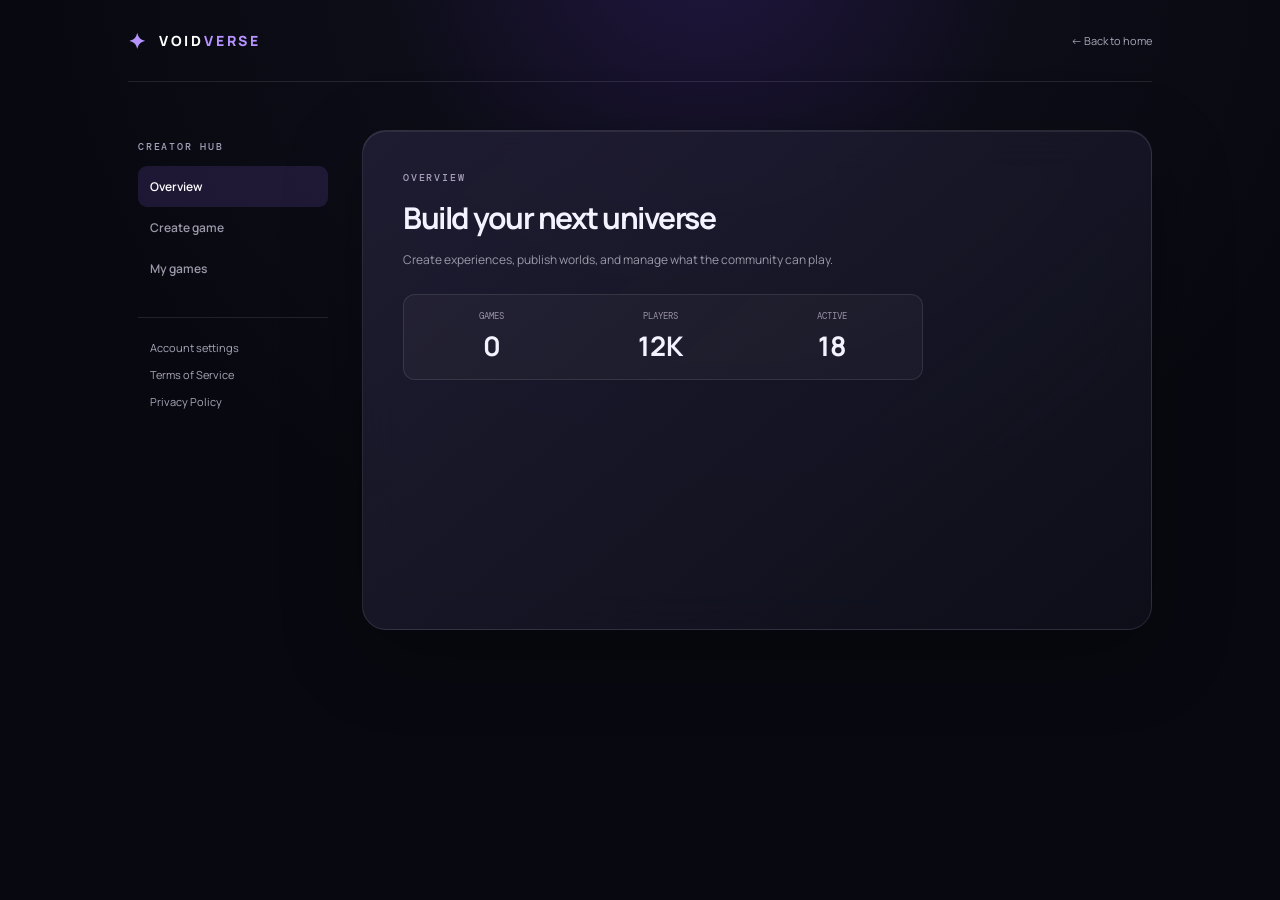
==== Website/VoidVerse/creator-dashboard.html @ 98c0f1c6 "Add a creator dashboard with a game creation form and published games list for the VoidVerse platfor" ====
<!doctype html>
<html lang="en">
<head>
  <meta charset="UTF-8" />
  <meta name="viewport" content="width=device-width, initial-scale=1.0" />
  <title>VoidVerse Creator Dashboard</title>
  <link rel="stylesheet" href="styles.css" />
  <link rel="stylesheet" href="account.css" />
</head>
<body>
  <main class="account-page">
    <header class="account-header">
      <a class="brand-lockup" href="index.html"><span class="brand-mark">✦</span><span>VOID<span>VERSE</span></span></a>
      <a class="back-link" href="index.html">← Back to home</a>
    </header>

    <div class="account-layout creator-layout">
      <aside class="account-sidebar">
        <p class="eyebrow">CREATOR HUB</p>
        <button class="account-tab active" data-pane="overview">Overview</button>
        <button class="account-tab" data-pane="publish">Create game</button>
        <button class="account-tab" data-pane="games">My games</button>
        <div class="sidebar-links">
          <a href="account-settings.html">Account settings</a>
          <a href="terms.html">Terms of Service</a>
          <a href="privacy.html">Privacy Policy</a>
        </div>
      </aside>

      <section class="account-content glass-card">
        <div class="account-pane" data-pane-view="overview">
          <p class="eyebrow">OVERVIEW</p>
          <h1>Build your next universe</h1>
          <p class="page-subtitle">Create experiences, publish worlds, and manage what the community can play.</p>

          <div class="reward-balance creator-summary">
            <div>
              <small>GAMES</small>
              <strong id="gameCount">0</strong>
            </div>
            <div>
              <small>PLAYERS</small>
              <strong id="playerCount">12K</strong>
            </div>
            <div>
              <small>ACTIVE</small>
              <strong id="activeCount">18</strong>
            </div>
          </div>
        </div>

        <div class="account-pane hidden" data-pane-view="publish">
          <p class="eyebrow">CREATE GAME</p>
          <h1>Publish a new world</h1>
          <p class="page-subtitle">Create a new experience for the VoidVerse platform.</p>

          <label>Game name
            <input id="gameName" maxlength="40" placeholder="Nova Drift" />
          </label>
          <label>Owner
            <input id="gameOwner" maxlength="24" placeholder="CreatorName" />
          </label>
          <label>Visibility
            <select id="gameVisibility">
              <option value="public">Public</option>
              <option value="friends">Friends</option>
              <option value="private">Private</option>
            </select>
          </label>
          <button class="primary" id="createGame">Create game</button>
          <p id="gameMessage" class="account-message"></p>
        </div>

        <div class="account-pane hidden" data-pane-view="games">
          <p class="eyebrow">MY GAMES</p>
          <h1>Published experiences</h1>
          <p class="page-subtitle">Your game library updates as you publish new worlds.</p>
          <div id="gamesList" class="games-list"></div>
        </div>
      </section>
    </div>
  </main>

  <script src="creator.js"></script>
</body>
</html>
---- Website/VoidVerse/styles.css ----
@import url('https://fonts.googleapis.com/css2?family=DM+Mono:wght@400;500&family=Manrope:wght@400;500;600;700;800&display=swap');
:root{--bg:#080910;--panel:rgba(19,20,34,.74);--line:rgba(255,255,255,.1);--text:#f4f2ff;--muted:#9c9aaa;--purple:#966cff;--purple-bright:#b693ff;--cyan:#75e9e0;--pink:#f47cd8;--lime:#d8f67c;--orange:#ff9a6c;font-family:Manrope,sans-serif;color:var(--text);background:var(--bg)}*{box-sizing:border-box}html{scroll-behavior:smooth}body{margin:0;min-width:320px;background:radial-gradient(circle at 55% -10%,#211640 0,#0d0d18 31%,var(--bg) 63%);overflow-x:hidden}.hidden{display:none!important}.ambient{position:fixed;pointer-events:none;filter:blur(90px);opacity:.22;border-radius:50%;z-index:-1}.ambient-one{width:340px;height:340px;background:#6634de;left:-160px;top:28%}.ambient-two{width:270px;height:270px;background:#1e9d99;right:-130px;top:62%}.auth-gate{min-height:100svh;display:grid;grid-template-columns:1fr 410px;gap:clamp(30px,8vw,130px);align-items:center;max-width:1100px;margin:auto;padding:48px 32px}.auth-copy{position:relative}.brand-lockup{color:#fff;text-decoration:none;letter-spacing:.2em;font-size:14px;font-weight:800;display:flex;gap:10px;align-items:center}.brand-lockup>span:last-child>span{color:var(--purple-bright)}.brand-mark{display:grid;place-items:center;color:var(--purple-bright);font-size:21px}.eyebrow{color:#a79fbb;letter-spacing:.18em;font:500 10px 'DM Mono',monospace;margin:0 0 13px}.auth-copy h1{font-size:clamp(52px,7vw,88px);line-height:.97;letter-spacing:-.07em;margin:38px 0 26px}.auth-copy h1 em,.featured h2 em{color:var(--purple-bright);font-style:normal}.hero-copy,.subtle{color:var(--muted);font-size:15px}.orbit{position:absolute;border:1px solid rgba(150,108,255,.27);border-radius:50%;transform:rotate(-23deg)}.orbit-a{width:510px;height:185px;top:20%;left:-4%;}.orbit-b{width:510px;height:185px;top:21%;left:-4%;transform:rotate(28deg)}.glass-card{background:linear-gradient(140deg,rgba(36,33,57,.78),rgba(16,17,29,.7));border:1px solid var(--line);box-shadow:0 24px 80px rgba(0,0,0,.28),inset 0 1px rgba(255,255,255,.08);backdrop-filter:blur(22px);border-radius:24px}.auth-card{padding:30px}.auth-tabs{display:flex;border-bottom:1px solid var(--line);gap:24px;margin-bottom:28px}.tab{background:none;border:0;color:var(--muted);font:600 12px Manrope;padding:0 0 14px;cursor:pointer}.tab.active{color:#fff;border-bottom:2px solid var(--purple-bright)}.auth-form h2{font-size:25px;letter-spacing:-.04em;margin:0 0 28px}.auth-form label{display:block;color:#bbb6ca;font-size:11px;margin:16px 0}.auth-form input{display:block;width:100%;margin-top:8px;border:1px solid var(--line);background:rgba(0,0,0,.2);border-radius:10px;color:white;padding:13px 14px;outline:none;font:13px Manrope}.auth-form input:focus{border-color:var(--purple)}.primary,.secondary{border:0;border-radius:10px;padding:13px 17px;color:#fff;font:700 12px Manrope;cursor:pointer;transition:.2s}.primary{background:linear-gradient(110deg,#8259ed,#a379ff);box-shadow:0 7px 25px #7551bd55}.primary:hover,.secondary:hover{transform:translateY(-2px);filter:brightness(1.1)}.secondary{background:rgba(255,255,255,.08);border:1px solid var(--line)}.full{width:100%;display:flex;justify-content:space-between;align-items:center}.form-note{color:#7c7989;font-size:10px;text-align:center;margin:18px 0 0}.app-shell{max-width:1180px;margin:auto;padding:0 34px}.topbar{height:80px;display:flex;align-items:center;justify-content:space-between;border-bottom:1px solid rgba(255,255,255,.05)}.desktop-nav{display:flex;gap:30px;margin-left:65px}.nav-link{color:#767486;text-decoration:none;font-size:12px}.nav-link.active,.nav-link:hover{color:#fff}.top-actions{display:flex;align-items:center;gap:14px}.wallet-pill{display:flex;gap:7px;align-items:center;background:rgba(255,255,255,.05);border:1px solid var(--line);padding:8px 12px;border-radius:30px;font:11px 'DM Mono'}.tix-dot,.vv-dot,.reward-icon{display:grid;place-items:center;border-radius:50%;width:18px;height:18px;font-size:10px}.tix-dot,.reward-icon{background:var(--orange);color:#21100a}.vv-dot{color:#171022;background:var(--purple-bright)}.avatar-button{height:32px;width:32px;border:1px solid #9e7dff;background:#332061;color:#d6c7ff;border-radius:50%;font-size:9px;font-weight:700;cursor:pointer}.welcome{display:flex;justify-content:space-between;align-items:end;padding:58px 0 35px}.welcome h1{font-size:35px;letter-spacing:-.06em;margin:0 0 8px}.welcome h1 span{color:var(--purple-bright)}.icon-button{position:relative;background:none;border:1px solid var(--line);color:#b5b0c1;border-radius:50%;width:37px;height:37px;font-size:22px}.icon-button i{position:absolute;width:5px;height:5px;background:var(--pink);border-radius:50%;right:8px;top:7px}.featured{display:grid;grid-template-columns:1.05fr 1fr;overflow:hidden;min-height:300px}.featured-art{position:relative;overflow:hidden;background:radial-gradient(circle at 42% 43%,#9f42cb 0,#572b86 22%,#171634 54%,#090a11 80%);min-height:300px}.featured-art:after{content:'';position:absolute;inset:0;background:linear-gradient(130deg,transparent 40%,rgba(0,0,0,.7))}.planet{position:absolute;border-radius:50%;filter:blur(1px)}.planet-one{height:180px;width:180px;background:linear-gradient(135deg,#ffd59a,#f078aa 30%,#5b4ce0 70%);left:22%;top:20%;box-shadow:0 0 45px #f26fe6}.planet-two{height:75px;width:75px;background:#4ae0cb;right:12%;top:9%;box-shadow:0 0 25px #54e5d2}.featured-star{position:absolute;z-index:2;right:22%;bottom:21%;color:#fff;font-size:38px}.floating-label{position:absolute;z-index:3;background:#ffffff12;border:1px solid #ffffff2c;border-radius:20px;padding:6px 10px;font:9px 'DM Mono';backdrop-filter:blur(8px)}.label-one{left:9%;top:15%}.label-two{right:10%;bottom:20%;color:var(--purple-bright);font-size:22px}.featured-content{padding:41px 44px}.tag-row{display:flex;gap:7px}.tag{border:1px solid var(--line);border-radius:30px;padding:5px 8px;color:#bbb5c6;font:9px 'DM Mono'}.tag.violet{border-color:#7f5bc2;background:#7743a544;color:#d7c5ff}.featured h2{font-size:40px;letter-spacing:-.06em;line-height:.98;margin:22px 0 13px}.featured-content p{color:var(--muted);font-size:12px;line-height:1.6;max-width:360px;margin-bottom:26px}.section-block,.economy-panel,.customizer-section,.studio-section{margin-top:70px}.section-heading{display:flex;justify-content:space-between;align-items:end;margin-bottom:20px}.section-heading h2{font-size:25px;letter-spacing:-.05em;margin:0}.text-button{border:0;background:none;color:#a88aff;font-size:11px;cursor:pointer}.text-button span{font-size:16px;margin-left:8px}.game-grid{display:grid;grid-template-columns:repeat(3,1fr);gap:15px}.game-card h3{font-size:13px;margin:12px 0 4px}.game-card p{color:#777485;font-size:10px;margin:0}.game-art{height:170px;border:1px solid var(--line);border-radius:14px;display:grid;place-items:center;overflow:hidden;position:relative}.game-art span{font-size:58px;color:white;opacity:.78}.art-cosmic{background:radial-gradient(circle at 42% 35%,#f2ac78,#8950bd 35%,#171338 70%)}.art-echo{background:radial-gradient(circle at 50% 36%,#e8bc90,#bb568f 30%,#191323 67%)}.art-rush{background:linear-gradient(140deg,#0b3755,#101a36 42%,#d5518f)}.economy-panel{padding:28px}.live-status,.section-count,.muted{font:10px 'DM Mono';color:#8a8597}.live-status i{display:inline-block;width:6px;height:6px;border-radius:50%;background:#78f0ba;margin-right:6px}.wallet-grid{display:grid;grid-template-columns:1fr 1fr;gap:12px}.balance-card{display:flex;align-items:center;gap:14px;padding:18px;border-radius:13px;border:1px solid var(--line)}.balance-card.tix-card{background:linear-gradient(120deg,#31201b66,#ffffff04)}.balance-card.vv-card{background:linear-gradient(120deg,#30214c99,#ffffff04)}.currency-icon{display:grid;place-items:center;border-radius:10px;width:35px;height:35px;background:#ff986b;color:#32140b;font-weight:800}.vv-card .currency-icon{background:#a77bff;color:#231040}.currency-label{font:9px 'DM Mono';color:#a8a2b1;display:block}.balance-card strong{font-size:25px;display:block;margin:3px 0}.balance-card small{color:#747080;font-size:10px}.exchange-card{display:flex;justify-content:space-between;align-items:center;border-top:1px solid var(--line);margin-top:22px;padding-top:20px}.exchange-card h3{margin:4px 0;font-size:14px}.exchange-card p{color:#888492;font-size:11px;margin:0}.toast{font-size:11px;color:var(--cyan);min-height:14px;margin:12px 0 0}.customizer-layout{display:grid;grid-template-columns:1fr 1fr;overflow:hidden}.avatar-stage{min-height:390px;position:relative;display:grid;place-items:center;background:radial-gradient(circle at 50% 45%,#4b2a91 0,#1b173b 35%,#10101d 70%);overflow:hidden}.stage-grid{position:absolute;inset:0;opacity:.18;background-image:linear-gradient(#a480ff 1px,transparent 1px),linear-gradient(90deg,#a480ff 1px,transparent 1px);background-size:35px 35px;transform:perspective(230px) rotateX(55deg) scale(1.7) translateY(60px)}.character{position:relative;z-index:1;height:220px;width:110px;filter:drop-shadow(0 20px 20px #06040c)}.char-halo{position:absolute;width:210px;height:210px;left:-50px;top:-20px;border-radius:50%;border:1px solid #b492ff55;box-shadow:0 0 50px #9b6bff66}.char-head{position:absolute;width:78px;height:78px;top:8px;left:16px;border-radius:24px;background:linear-gradient(135deg,#caa8ff,#6650bf);border:2px solid #dfd0ff}.char-eye{position:absolute;width:8px;height:14px;border-radius:50%;background:#1a1235;top:34px}.char-eye.left{left:22px}.char-eye.right{right:22px}.char-body{position:absolute;width:94px;height:100px;left:8px;top:83px;border-radius:22px 22px 14px 14px;background:linear-gradient(150deg,#b16dff,#5b27a3);border:2px solid #bd8cff}.char-leg{position:absolute;top:175px;width:38px;height:56px;background:#31205d;border-radius:10px}.char-leg.left{left:11px}.char-leg.right{right:11px}.stage-caption{position:absolute;bottom:20px;left:22px;color:#9f94b6;font:9px 'DM Mono';letter-spacing:.12em}.custom-controls{padding:31px}.control-group{border-bottom:1px solid var(--line);padding-bottom:25px;margin-bottom:23px}.control-group:last-child{border:0;margin:0;padding:0}.control-title{display:flex;justify-content:space-between;color:#e7e2ef;font-size:12px;margin-bottom:15px}.selected-color{color:var(--purple-bright);font:10px 'DM Mono'}.color-nodes{display:flex;gap:10px}.color-node{width:29px;height:29px;border-radius:50%;border:2px solid transparent;background:#a779ff;cursor:pointer}.color-node.cyan{background:var(--cyan)}.color-node.lime{background:var(--lime)}.color-node.coral{background:var(--orange)}.color-node.ice{background:#c7d8ff}.color-node.selected{border-color:#fff;box-shadow:0 0 0 3px #9164dd88}.item-row{width:100%;border:0;border-bottom:1px solid var(--line);background:none;color:#fff;display:flex;align-items:center;text-align:left;padding:12px 0;gap:11px;cursor:pointer}.item-row:last-child{border:0}.item-icon{width:34px;height:34px;border-radius:9px;background:#312559;display:grid;place-items:center;color:#bd9cff;font-size:22px}.item-row span:nth-child(2){flex:1}.item-row b,.item-row small{display:block}.item-row b{font-size:11px}.item-row small{font-size:9px;color:#747080;margin-top:3px}.item-row strong{font:10px 'DM Mono';color:var(--purple-bright)}.studio-card{display:grid;grid-template-columns:1fr 1fr;overflow:hidden}.studio-visual{min-height:280px;display:grid;place-items:center;background:radial-gradient(circle,#47336b,#141322 65%)}.baseplate{width:230px;height:150px;transform:perspective(400px) rotateX(55deg) rotateZ(-20deg);background:linear-gradient(90deg,#282241 1px,transparent 1px),linear-gradient(#282241 1px,transparent 1px),#241d43;background-size:22px 22px;border:1px solid #9873e8;box-shadow:0 0 35px #7043bd88;position:relative}.baseplate span{position:absolute;inset:0;display:grid;place-items:center;color:#b695ff;font-size:35px}.studio-content{padding:31px}.studio-content h3{font-size:20px;margin:0 0 12px}.studio-content>p{font-size:11px;color:#918c9c;line-height:1.7}.reward{display:flex;gap:10px;align-items:center;background:#ffffff08;border:1px solid var(--line);border-radius:10px;padding:11px;margin:20px 0}.reward span:nth-child(2) b,.reward span:nth-child(2) small{display:block}.reward b{font-size:10px}.reward small{font-size:9px;color:#858091;margin-top:3px}footer{display:flex;justify-content:space-between;color:#676273;border-top:1px solid var(--line);margin-top:80px;padding:28px 0;font:9px 'DM Mono';letter-spacing:.08em}
@media(max-width:760px){.auth-gate{display:block;padding:28px 20px}.auth-copy{padding:30px 0 45px}.auth-copy h1{font-size:55px;margin:32px 0 18px}.orbit{display:none}.auth-card{max-width:440px;margin:auto}.app-shell{padding:0 18px}.topbar{height:68px}.desktop-nav{display:none}.top-actions{margin-left:auto}.welcome{padding:42px 0 26px}.welcome h1{font-size:28px}.featured{grid-template-columns:1fr}.featured-art{min-height:220px}.featured-content{padding:27px}.featured h2{font-size:34px}.game-grid{grid-template-columns:repeat(2,1fr)}.game-card:last-child{display:none}.game-art{height:135px}.wallet-grid,.customizer-layout,.studio-card{grid-template-columns:1fr}.economy-panel{padding:20px}.exchange-card{display:block}.exchange-card .secondary{margin-top:17px;width:100%}.avatar-stage{min-height:300px}.custom-controls{padding:24px}.studio-visual{min-height:200px}.studio-content{padding:25px}footer{margin-top:55px;font-size:8px}}
@media(max-width:390px){.wallet-pill{gap:4px;padding:7px}.wallet-pill strong{font-size:10px}.brand-lockup{font-size:12px}.auth-card{padding:23px}}
---- Website/VoidVerse/account.css ----
@import url('https://fonts.googleapis.com/css2?family=DM+Mono:wght@400;500&family=Manrope:wght@400;500;600;700;800&display=swap');
.account-page{max-width:1080px;margin:auto;padding:0 28px 70px}.account-header{height:82px;display:flex;align-items:center;justify-content:space-between;border-bottom:1px solid var(--line)}.back-link,.sidebar-links a{color:#aaa5b8;text-decoration:none;font-size:11px}.account-layout{display:grid;grid-template-columns:210px 1fr;gap:24px;margin-top:48px}.account-sidebar{padding:10px}.account-tab{display:block;width:100%;border:0;border-radius:9px;padding:12px;text-align:left;background:transparent;color:#9d98aa;cursor:pointer;font:600 12px Manrope}.account-tab.active,.account-tab:hover{background:#7651bd33;color:#fff}.sidebar-links{display:grid;gap:12px;border-top:1px solid var(--line);margin-top:28px;padding:22px 12px}.account-content{padding:40px;min-height:500px}.account-pane h1{font-size:30px;letter-spacing:-.05em;margin:0 0 10px}.page-subtitle,.field-hint{color:var(--muted);font-size:12px;line-height:1.6}.account-pane label{display:block;margin:28px 0 6px;color:#c4bfcc;font-size:11px}.account-pane input:not([type=checkbox]){display:block;width:100%;max-width:410px;margin-top:8px;padding:13px;border:1px solid var(--line);border-radius:9px;background:#090a1299;color:#fff;font:13px Manrope}.security-card,.safety-note,.reward-balance{display:flex;align-items:center;gap:14px;border:1px solid var(--line);border-radius:12px;background:#ffffff08;padding:15px;margin-top:25px;max-width:520px}.security-icon{display:grid;place-items:center;width:30px;height:30px;border-radius:50%;background:#78f0ba;color:#08150f}.security-card small,.safety-note span{display:block;color:#888492;font-size:10px;margin-top:4px}.switch-row{display:flex!important;justify-content:space-between;align-items:center;max-width:520px;border-bottom:1px solid var(--line);padding:17px 0}.switch-row small{display:block;color:#888492;font-size:10px;margin-top:4px}.switch-row input{width:18px!important;accent-color:var(--purple)}.safety-note{display:block}.account-message{min-height:18px;color:var(--cyan);font-size:11px;margin-top:22px}.account-message.error{color:#ff9eae}.reward-balance{justify-content:space-around;max-width:520px;text-align:center;margin-bottom:20px}.reward-balance small{display:block;color:#9992a8;font:9px 'DM Mono'}.reward-balance strong{display:block;font-size:27px;margin-top:5px}.reward-button{margin-left:8px}.hidden{display:none!important}@media(max-width:700px){.account-page{padding:0 16px 45px}.account-layout{display:block;margin-top:25px}.account-sidebar{display:flex;overflow:auto;gap:6px;padding:0 0 18px}.account-sidebar .eyebrow,.sidebar-links{display:none}.account-tab{white-space:nowrap;width:auto}.account-content{padding:26px 20px}.account-pane h1{font-size:25px}.reward-button{margin:12px 0 0;width:100%}}
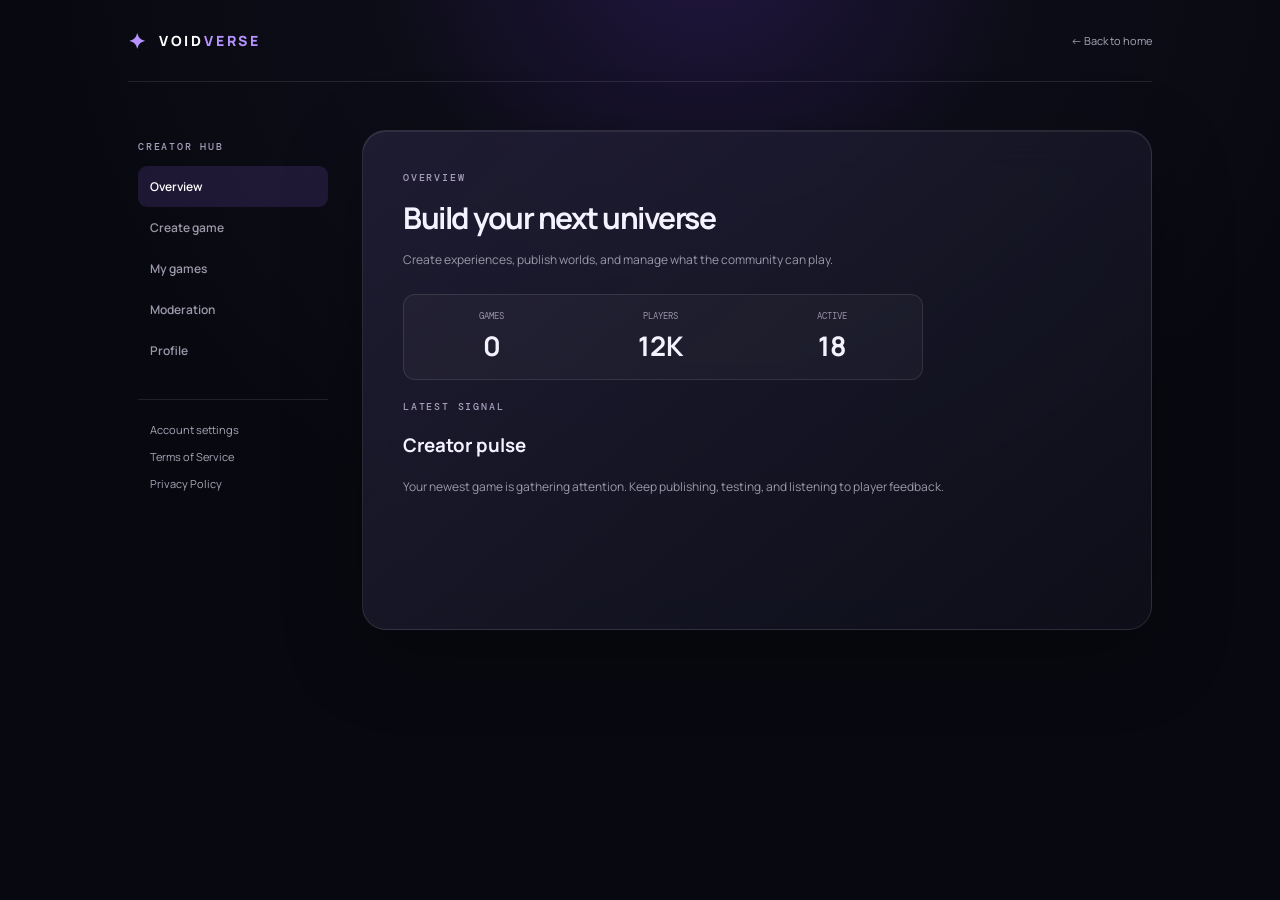
==== commit 138bb2ad: "Phase 1: expand the creator dashboard with moderation queue, profile panel, and active game manageme" ====
--- a/Website/VoidVerse/creator-dashboard.html
+++ b/Website/VoidVerse/creator-dashboard.html
@@ -20,6 +20,8 @@
         <button class="account-tab active" data-pane="overview">Overview</button>
         <button class="account-tab" data-pane="publish">Create game</button>
         <button class="account-tab" data-pane="games">My games</button>
+        <button class="account-tab" data-pane="mods">Moderation</button>
+        <button class="account-tab" data-pane="profile">Profile</button>
         <div class="sidebar-links">
           <a href="account-settings.html">Account settings</a>
           <a href="terms.html">Terms of Service</a>
@@ -46,6 +48,12 @@
               <small>ACTIVE</small>
               <strong id="activeCount">18</strong>
             </div>
+          </div>
+
+          <div class="queue-card">
+            <p class="eyebrow">LATEST SIGNAL</p>
+            <h3>Creator pulse</h3>
+            <p class="page-subtitle">Your newest game is gathering attention. Keep publishing, testing, and listening to player feedback.</p>
           </div>
         </div>
 
@@ -77,6 +85,40 @@
           <p class="page-subtitle">Your game library updates as you publish new worlds.</p>
           <div id="gamesList" class="games-list"></div>
         </div>
+
+        <div class="account-pane hidden" data-pane-view="mods">
+          <p class="eyebrow">MODERATION</p>
+          <h1>Safety queue</h1>
+          <p class="page-subtitle">Track submitted player reports and active bans.</p>
+          <div id="moderationList" class="games-list"></div>
+        </div>
+
+        <div class="account-pane hidden" data-pane-view="profile">
+          <p class="eyebrow">PROFILE</p>
+          <h1>Creator profile</h1>
+          <p class="page-subtitle">A simple identity panel for the creator hub.</p>
+
+          <div class="reward-balance creator-summary">
+            <div>
+              <small>LEVEL</small>
+              <strong id="creatorLevel">12</strong>
+            </div>
+            <div>
+              <small>FOLLOWERS</small>
+              <strong id="creatorFollowers">2.3K</strong>
+            </div>
+            <div>
+              <small>RATING</small>
+              <strong id="creatorRating">4.9</strong>
+            </div>
+          </div>
+
+          <div class="queue-card">
+            <p class="eyebrow">BIO</p>
+            <h3>Creator identity</h3>
+            <p class="page-subtitle">I build immersive spaces, social worlds, and playful systems for curious players.</p>
+          </div>
+        </div>
       </section>
     </div>
   </main>
